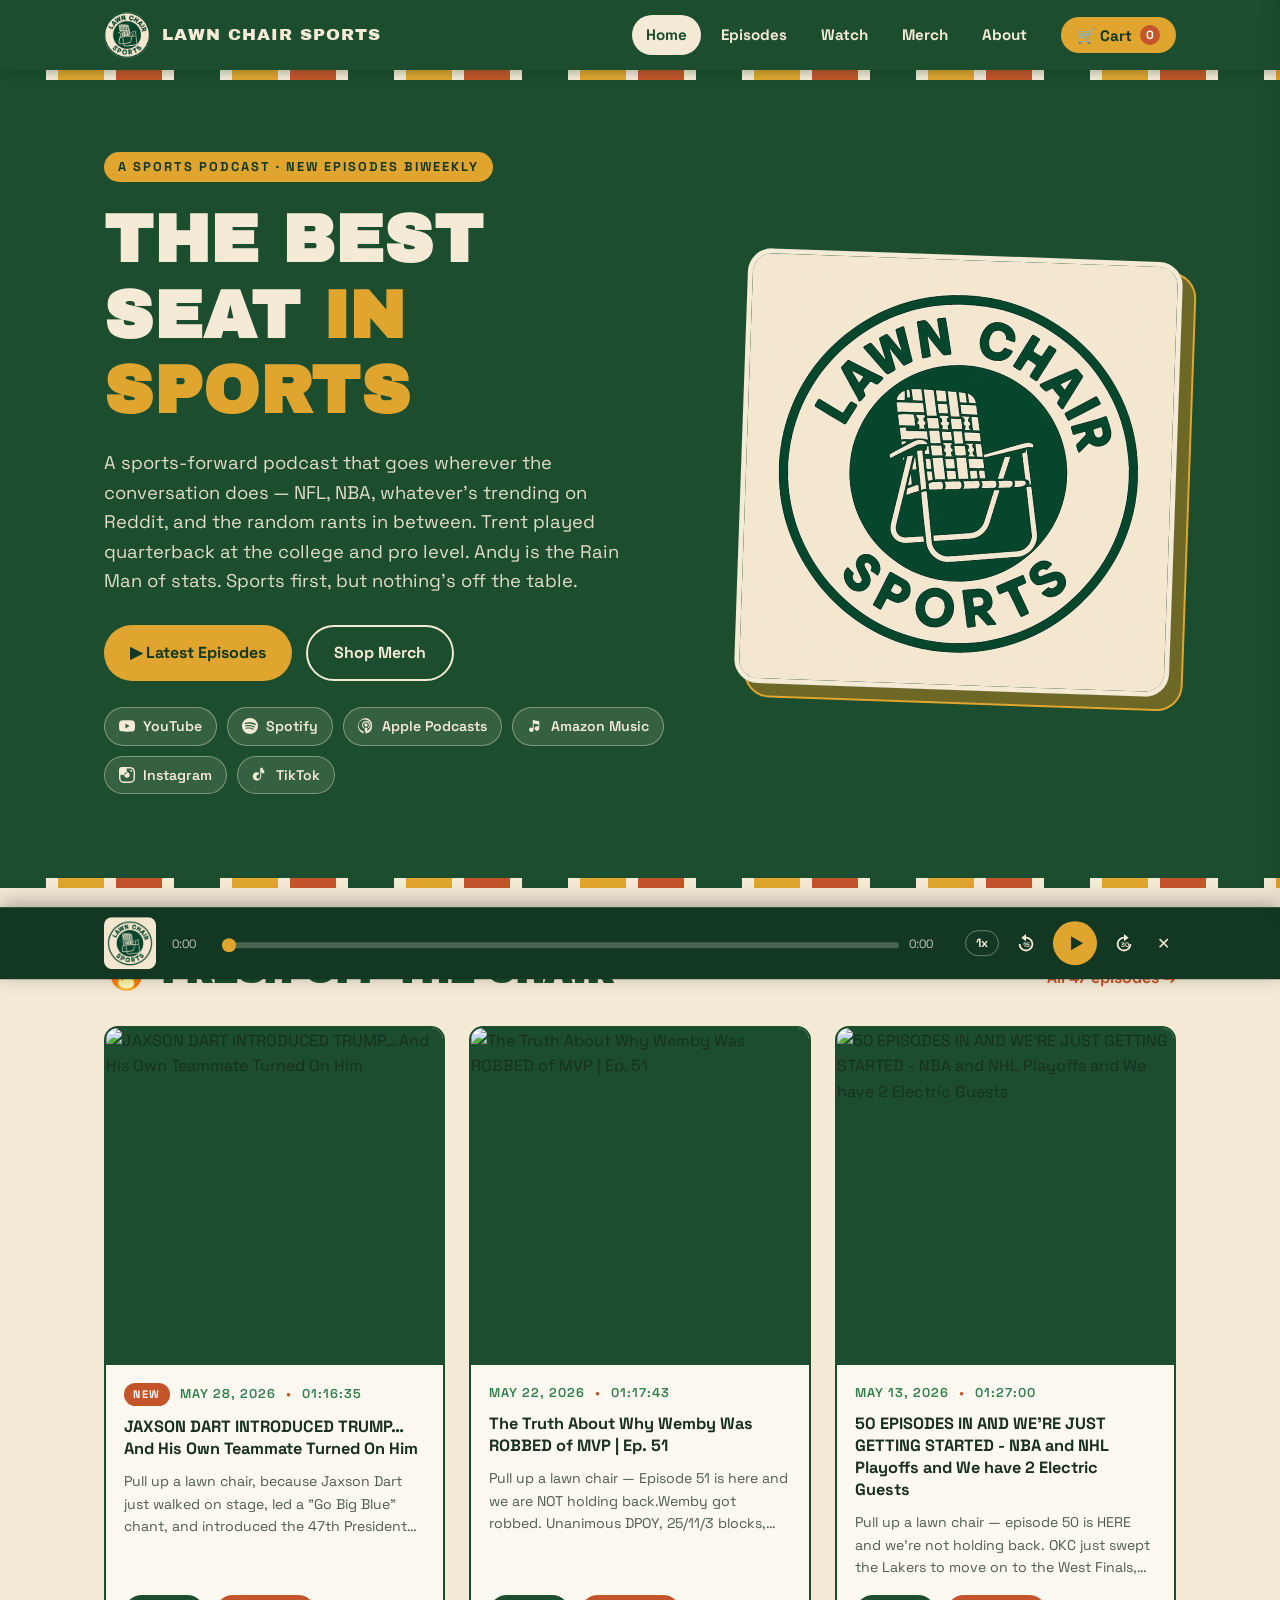
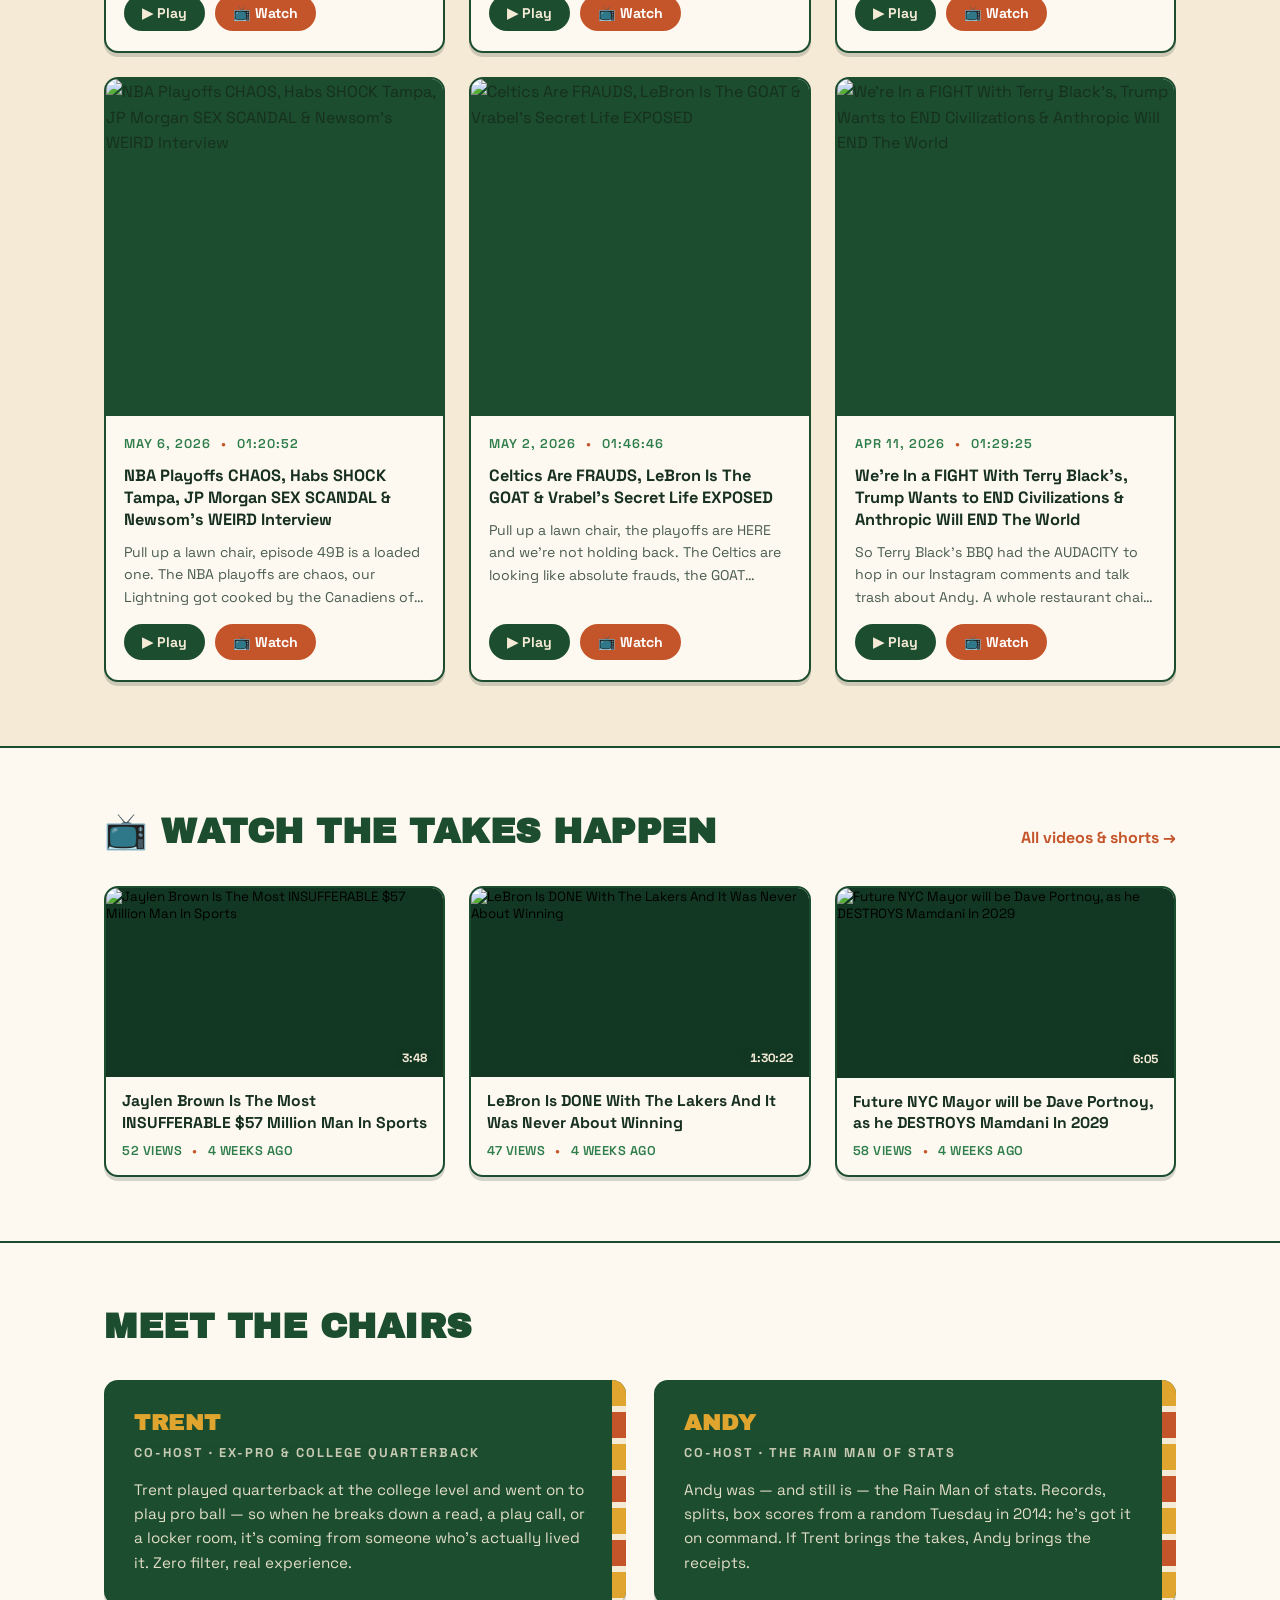
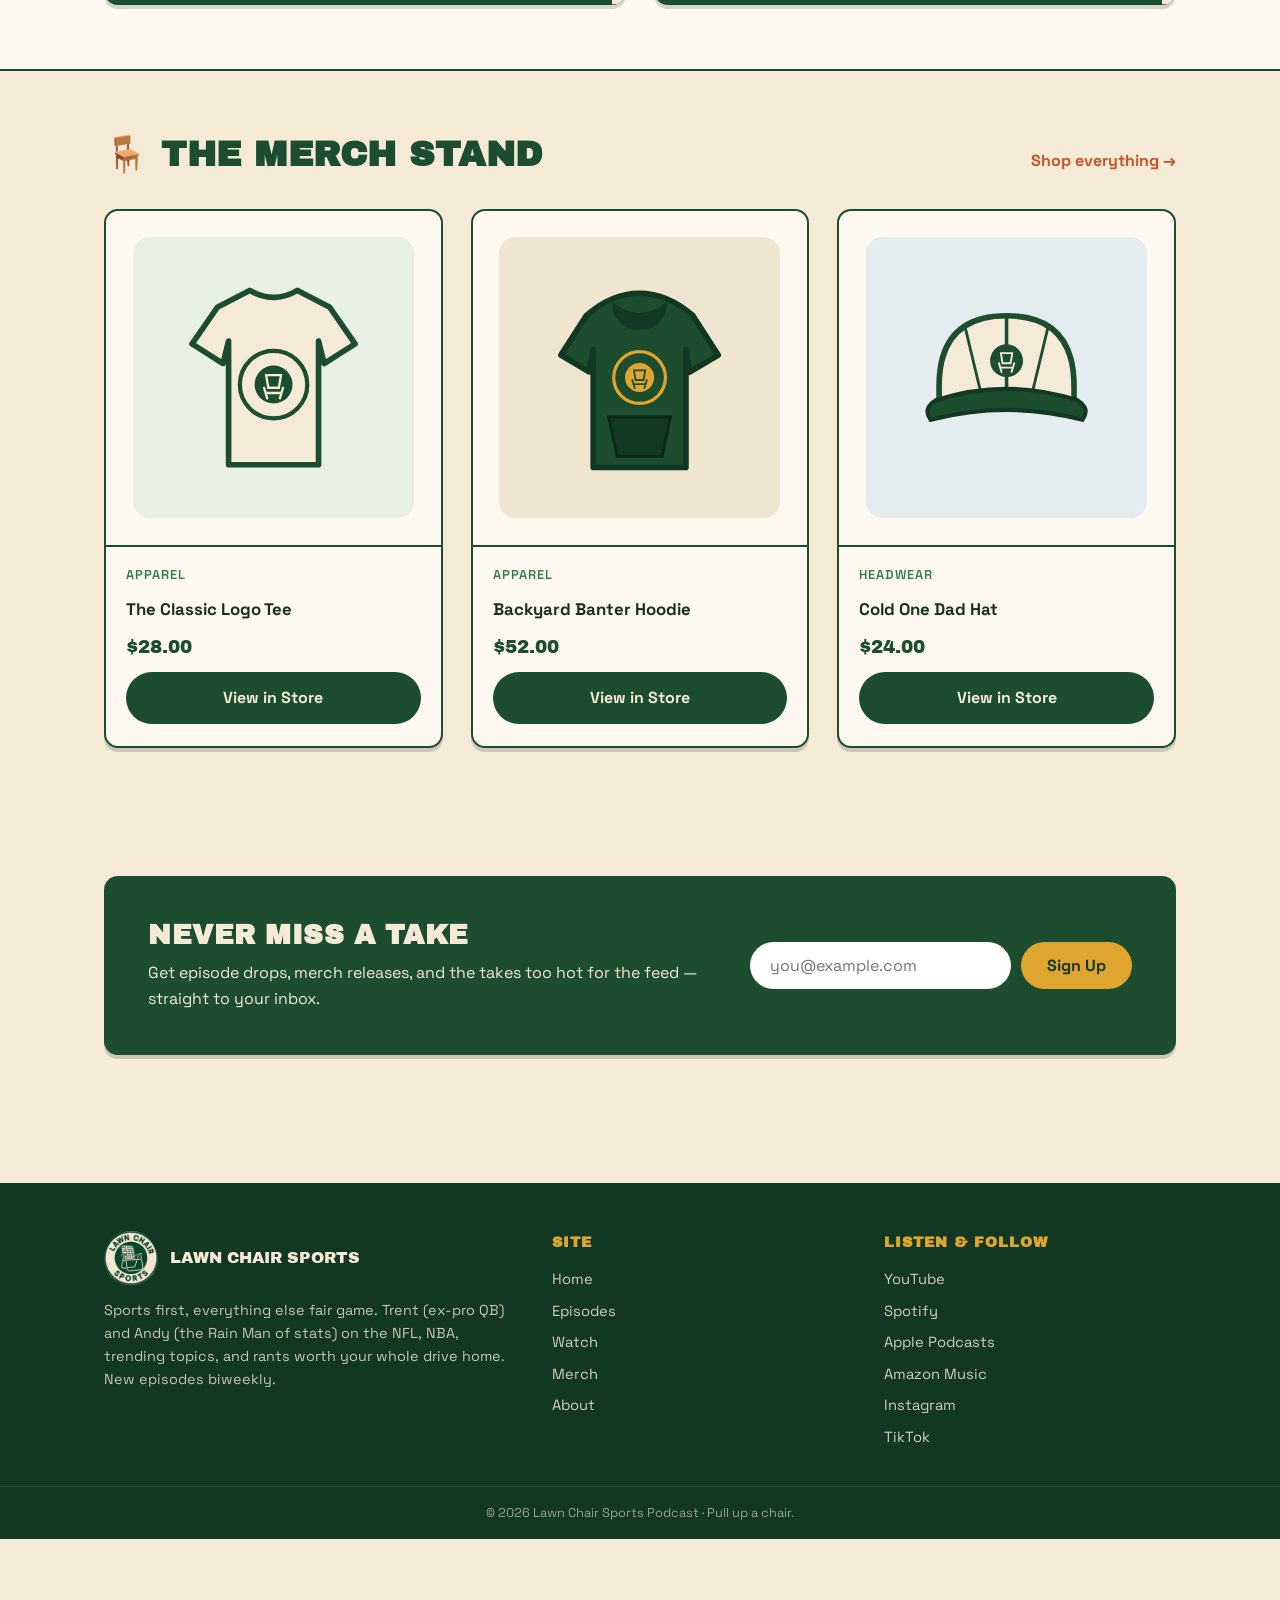
==== index.html @ f52b7b13 "Lawn Chair Sports site: episodes, watch, merch + admin, launch-ready Co-Authored-By: Claude Fable 5 " ====
<!DOCTYPE html>
<html lang="en">
<head>
<meta charset="UTF-8">
<meta name="viewport" content="width=device-width, initial-scale=1.0">
<title>Lawn Chair Sports — Pull Up a Chair</title>
<meta name="description" content="Lawn Chair Sports with Trent and Andy — a sports-forward podcast on the NFL, NBA, trending topics, and random rants that keep you entertained. New episodes biweekly.">
<meta property="og:type" content="website">
<meta property="og:title" content="Lawn Chair Sports — Pull Up a Chair">
<meta property="og:description" content="A sports-forward podcast: NFL, NBA, trending topics, and random rants that keep you entertained. New episodes biweekly.">
<meta property="og:image" content="assets/artwork-800.jpg">
<meta name="twitter:card" content="summary_large_image">
<link rel="icon" type="image/png" href="assets/logo-256.png">
<link rel="preconnect" href="https://fonts.googleapis.com">
<link rel="preconnect" href="https://fonts.gstatic.com" crossorigin>
<link href="https://fonts.googleapis.com/css2?family=Archivo+Black&family=Space+Grotesk:wght@400;600;700&display=swap" rel="stylesheet">
<link rel="stylesheet" href="css/style.css">
</head>
<body>

<header class="site">
  <nav class="nav">
    <a href="index.html" class="brand">
      <img src="assets/logo-256.png" alt="Lawn Chair Sports logo">
      <span>Lawn Chair Sports</span>
    </a>
    <button class="hamburger" onclick="toggleMenu()" aria-label="Menu">☰</button>
    <div class="nav-links">
      <a href="index.html" class="active">Home</a>
      <a href="episodes.html">Episodes</a>
      <a href="videos.html">Watch</a>
      <a href="merch.html">Merch</a>
      <a href="index.html#about">About</a>
    </div>
    <button class="cart-btn" onclick="openCart()">🛒 Cart <span class="cart-count">0</span></button>
  </nav>
</header>
<div class="webbing"></div>

<section class="hero">
  <div class="hero-inner">
    <div>
      <span class="kicker">A Sports Podcast · New Episodes Biweekly</span>
      <h1>The Best Seat <span class="accent">in Sports</span></h1>
      <p class="lede">A sports-forward podcast that goes wherever the conversation does — NFL, NBA,
        whatever's trending on Reddit, and the random rants in between. Trent played quarterback at the
        college and pro level. Andy is the Rain Man of stats. Sports first, but nothing's off the table.</p>
      <div class="btn-row">
        <a href="episodes.html" class="btn btn-gold">▶ Latest Episodes</a>
        <a href="merch.html" class="btn btn-outline">Shop Merch</a>
      </div>
      <div class="platforms">
        <a href="https://www.youtube.com/@LawnChairSports" target="_blank" rel="noopener">
          <svg viewBox="0 0 24 24"><path d="M23.5 6.2a3 3 0 00-2.1-2.1C19.5 3.5 12 3.5 12 3.5s-7.5 0-9.4.6A3 3 0 00.5 6.2 31.3 31.3 0 000 12a31.3 31.3 0 00.5 5.8 3 3 0 002.1 2.1c1.9.6 9.4.6 9.4.6s7.5 0 9.4-.6a3 3 0 002.1-2.1A31.3 31.3 0 0024 12a31.3 31.3 0 00-.5-5.8zM9.6 15.6V8.4L15.8 12z"/></svg>
          YouTube</a>
        <a href="https://open.spotify.com/show/6yltvYYxBwfoZ1ynX7QbSp" target="_blank" rel="noopener">
          <svg viewBox="0 0 24 24"><path d="M12 0a12 12 0 100 24 12 12 0 000-24zm5.5 17.3a.75.75 0 01-1 .25c-2.8-1.7-6.4-2.1-10.5-1.2a.75.75 0 01-.33-1.46c4.5-1 8.4-.55 11.6 1.4.35.2.46.66.24 1zm1.47-3.27a.94.94 0 01-1.28.3c-3.2-2-8.1-2.55-11.9-1.4a.94.94 0 01-.54-1.8c4.3-1.3 9.7-.65 13.4 1.6.44.28.58.86.3 1.3zm.13-3.4C15.3 8.35 9 8.14 5.4 9.25a1.12 1.12 0 11-.65-2.15c4.2-1.27 11.1-1.03 15.5 1.55a1.12 1.12 0 01-1.15 1.93z"/></svg>
          Spotify</a>
        <a href="https://podcasts.apple.com/us/podcast/lawn-chair-sports/id1840305521" target="_blank" rel="noopener">
          <svg viewBox="0 0 24 24"><path d="M12 0a12 12 0 00-3.9 23.35c.3-.5.44-1.15.33-1.78l-.26-1.55a9 9 0 113.66 0l-.26 1.55c-.1.63.04 1.28.33 1.78A12 12 0 0012 0zm0 4.5a6 6 0 00-2.5 11.45c.1-.5.08-1-.06-1.5a4.5 4.5 0 115.12 0c-.14.5-.16 1-.06 1.5A6 6 0 0012 4.5zm0 3.5a2.5 2.5 0 100 5 2.5 2.5 0 000-5zm0 6.5c-1.2 0-2 .6-2 1.6 0 1.1.5 3.4.8 4.7.2.8.5 1.2 1.2 1.2s1-.4 1.2-1.2c.3-1.3.8-3.6.8-4.7 0-1-.8-1.6-2-1.6z"/></svg>
          Apple Podcasts</a>
        <a href="https://music.amazon.com/podcasts/cc2bcb3d-d4c5-49ec-8ab1-ab686f7c5260/lawn-chair-sports" target="_blank" rel="noopener">
          <svg viewBox="0 0 24 24"><path d="M18.4 14.4V5.06L8.67 3v11.9a3.44 3.44 0 101.33 2.73V8.1l7.07 1.5v3.44a3.44 3.44 0 101.33 2.7v-1.34z"/></svg>
          Amazon Music</a>
        <a href="https://www.instagram.com/lawnchairsportsshow/" target="_blank" rel="noopener">
          <svg viewBox="0 0 24 24"><path d="M12 2.16c3.2 0 3.58.01 4.85.07 3.25.15 4.77 1.7 4.92 4.92.06 1.27.07 1.65.07 4.85s-.01 3.58-.07 4.85c-.15 3.22-1.66 4.77-4.92 4.92-1.27.06-1.65.07-4.85.07s-3.58-.01-4.85-.07c-3.26-.15-4.77-1.7-4.92-4.92-.06-1.27-.07-1.65-.07-4.85s.01-3.58.07-4.85C2.38 3.92 3.9 2.38 7.15 2.23 8.42 2.17 8.8 2.16 12 2.16zM12 0C8.74 0 8.33.01 7.05.07 2.7.27.27 2.7.07 7.05.01 8.33 0 8.74 0 12s.01 3.67.07 4.95c.2 4.36 2.62 6.78 6.98 6.98 1.28.06 1.69.07 4.95.07s3.67-.01 4.95-.07c4.35-.2 6.78-2.62 6.98-6.98.06-1.28.07-1.69.07-4.95s-.01-3.67-.07-4.95C23.73 2.7 21.3.27 16.95.07 15.67.01 15.26 0 12 0zm0 5.84A6.16 6.16 0 105.84 12 6.16 6.16 0 0012 5.84zm0 10.15A4 4 0 1116 12a4 4 0 01-4 4zm6.4-11.85a1.44 1.44 0 11-1.44 1.44 1.44 1.44 0 011.44-1.44z"/></svg>
          Instagram</a>
        <a href="https://www.tiktok.com/@lawnchairsportsshow" target="_blank" rel="noopener">
          <svg viewBox="0 0 24 24"><path d="M19.6 5.82a4.83 4.83 0 01-3.77-4.25V1h-3.45v13.67a2.9 2.9 0 11-2.31-2.84V8.3a6.33 6.33 0 103.77 5.77V8.13a8.24 8.24 0 004.52 1.34V6.03c-.26 0-.51-.07-.76-.21z"/></svg>
          TikTok</a>
      </div>
    </div>
    <div class="hero-art">
      <img src="assets/artwork-800.jpg" alt="Lawn Chair Sports podcast artwork">
    </div>
  </div>
</section>
<div class="webbing"></div>

<section class="block">
  <div class="wrap">
    <div class="section-head">
      <h2>🔥 Fresh Off the Chair</h2>
      <a href="episodes.html" class="more">All 47 episodes →</a>
    </div>
    <div class="ep-grid" id="recentEpisodes"></div>
  </div>
</section>

<section class="block" style="background: var(--paper); border-top: 2px solid var(--green);">
  <div class="wrap">
    <div class="section-head">
      <h2>📺 Watch the Takes Happen</h2>
      <a href="videos.html" class="more">All videos &amp; shorts →</a>
    </div>
    <div class="video-grid" id="recentVideos"></div>
  </div>
</section>

<section class="block" id="about" style="background: var(--paper); border-top: 2px solid var(--green); border-bottom: 2px solid var(--green);">
  <div class="wrap">
    <div class="section-head">
      <h2>Meet the Chairs</h2>
    </div>
    <div class="hosts">
      <div class="host-card">
        <h3>Trent</h3>
        <div class="role">Co-Host · Ex-Pro &amp; College Quarterback</div>
        <p>Trent played quarterback at the college level and went on to play pro ball — so when he
          breaks down a read, a play call, or a locker room, it's coming from someone who's actually
          lived it. Zero filter, real experience.</p>
      </div>
      <div class="host-card">
        <h3>Andy</h3>
        <div class="role">Co-Host · The Rain Man of Stats</div>
        <p>Andy was — and still is — the Rain Man of stats. Records, splits, box scores from a random
          Tuesday in 2014: he's got it on command. If Trent brings the takes, Andy brings the receipts.</p>
      </div>
    </div>
  </div>
</section>

<section class="block">
  <div class="wrap">
    <div class="section-head">
      <h2>🪑 The Merch Stand</h2>
      <a href="merch.html" class="more">Shop everything →</a>
    </div>
    <div class="product-grid" id="merchTeaser"></div>
  </div>
</section>

<section class="block">
  <div class="wrap">
    <div class="newsletter">
      <div>
        <h2>Never Miss a Take</h2>
        <p>Get episode drops, merch releases, and the takes too hot for the feed — straight to your inbox.</p>
      </div>
      <form onsubmit="return subscribeNewsletter(event)">
        <input type="email" placeholder="you@example.com" required aria-label="Email address">
        <button class="btn btn-gold" type="submit">Sign Up</button>
      </form>
    </div>
  </div>
</section>

<footer class="site">
  <div class="foot-inner">
    <div>
      <div class="foot-brand">
        <img src="assets/logo-256.png" alt="Lawn Chair Sports logo">
        <span>Lawn Chair Sports</span>
      </div>
      <p style="font-size:.9rem; opacity:.8">Sports first, everything else fair game. Trent (ex-pro QB) and Andy (the Rain Man of stats) on the NFL, NBA, trending topics, and rants worth your whole drive home. New episodes biweekly.</p>
    </div>
    <div>
      <h4>Site</h4>
      <a href="index.html">Home</a>
      <a href="episodes.html">Episodes</a>
      <a href="videos.html">Watch</a>
      <a href="merch.html">Merch</a>
      <a href="index.html#about">About</a>
    </div>
    <div>
      <h4>Listen &amp; Follow</h4>
      <a href="https://www.youtube.com/@LawnChairSports" target="_blank" rel="noopener">YouTube</a>
      <a href="https://open.spotify.com/show/6yltvYYxBwfoZ1ynX7QbSp" target="_blank" rel="noopener">Spotify</a>
      <a href="https://podcasts.apple.com/us/podcast/lawn-chair-sports/id1840305521" target="_blank" rel="noopener">Apple Podcasts</a>
      <a href="https://music.amazon.com/podcasts/cc2bcb3d-d4c5-49ec-8ab1-ab686f7c5260/lawn-chair-sports" target="_blank" rel="noopener">Amazon Music</a>
      <a href="https://www.instagram.com/lawnchairsportsshow/" target="_blank" rel="noopener">Instagram</a>
      <a href="https://www.tiktok.com/@lawnchairsportsshow" target="_blank" rel="noopener">TikTok</a>
    </div>
  </div>
  <div class="copyright">© 2026 Lawn Chair Sports Podcast · Pull up a chair.</div>
</footer>

<script src="js/products.js"></script>
<script src="js/app.js"></script>
<script>
document.addEventListener('DOMContentLoaded', async () => {
  const data = await loadEpisodes();
  LCS.playingList = data.episodes;

  // recent 6 episodes
  document.getElementById('recentEpisodes').innerHTML = data.episodes.slice(0, 6).map((ep, i) => `
    <article class="ep-card">
      ${epThumbHTML(ep, i)}
      <div class="ep-body">
        <div class="ep-meta">${i === 0 ? '<span class="new-badge">NEW</span>' : ''}<span>${ep.dateDisplay}</span>${ep.duration ? `<span class="dot">${ep.duration}</span>` : ''}</div>
        <div class="ep-title">${escapeHtml(ep.title)}</div>
        <p class="ep-desc">${escapeHtml(ep.description)}</p>
        <div class="ep-actions">
          <button class="btn btn-green" onclick="playEpisode(${i})">▶ Play</button>
          ${ep.videoId ? `<button class="btn btn-rust" onclick="openVideo('${ep.videoId}', false)">📺 Watch</button>` : ''}
        </div>
      </div>
    </article>`).join('');

  // recent 3 long-form videos
  const vdata = await loadVideos();
  document.getElementById('recentVideos').innerHTML =
    vdata.videos.filter(v => v.kind === 'video').slice(0, 3).map(videoCardHTML).join('');

  // merch teaser: first 3 products
  document.getElementById('merchTeaser').innerHTML = getProducts().slice(0, 3).map(p => `
    <article class="product-card">
      <div class="product-art">${productArtHTML(p)}</div>
      <div class="product-body">
        <div class="product-tag">${escapeHtml(p.tag || '')}</div>
        <div class="product-name">${escapeHtml(p.name)}</div>
        <div class="product-price">$${p.price.toFixed(2)}</div>
        <a href="merch.html" class="btn btn-green">View in Store</a>
      </div>
    </article>`).join('');
  observeReveals();
});
</script>
</body>
</html>
---- css/style.css ----
/* ============================================
   LAWN CHAIR SPORTS — design system
   Retro backyard: forest green + cream, webbing stripes
   ============================================ */
:root {
  --green: #1b4d2e;
  --green-deep: #123722;
  --green-bright: #2e7d4a;
  --cream: #f4ead6;
  --cream-soft: #faf4e6;
  --paper: #fdf9f0;
  --ink: #17301f;
  --rust: #c4552a;
  --gold: #e0a52e;
  --sky: #a8c8d8;
  --shadow: 0 4px 0 rgba(23, 48, 31, .18);
  --radius: 14px;
  --font-display: "Archivo Black", "Arial Black", sans-serif;
  --font-body: "Space Grotesk", "Helvetica Neue", Arial, sans-serif;
}

* { margin: 0; padding: 0; box-sizing: border-box; }
html { scroll-behavior: smooth; }

body {
  font-family: var(--font-body);
  background: var(--cream);
  color: var(--ink);
  line-height: 1.6;
  padding-bottom: 90px; /* room for sticky player */
}

img { max-width: 100%; display: block; }
a { color: inherit; }
button { font-family: inherit; cursor: pointer; }

.wrap { max-width: 1120px; margin: 0 auto; padding: 0 24px; }

h1, h2, h3, .display {
  font-family: var(--font-display);
  line-height: 1.12;
  letter-spacing: .5px;
  text-transform: uppercase;
}

/* ---------- webbing stripe motif ---------- */
.webbing {
  height: 10px;
  background: repeating-linear-gradient(90deg,
    var(--green) 0 46px,
    var(--cream) 46px 58px,
    var(--gold) 58px 104px,
    var(--cream) 104px 116px,
    var(--rust) 116px 162px,
    var(--cream) 162px 174px);
}

/* ---------- header ---------- */
header.site {
  background: var(--green);
  color: var(--cream);
  position: sticky;
  top: 0;
  z-index: 60;
  box-shadow: 0 2px 10px rgba(18, 55, 34, .35);
}
.nav {
  display: flex;
  align-items: center;
  gap: 20px;
  padding: 12px 24px;
  max-width: 1120px;
  margin: 0 auto;
}
.brand {
  display: flex;
  align-items: center;
  gap: 12px;
  text-decoration: none;
  font-family: var(--font-display);
  font-size: 1.05rem;
  text-transform: uppercase;
  letter-spacing: 1px;
}
.brand img {
  width: 46px; height: 46px;
}
.nav-links {
  display: flex;
  gap: 6px;
  margin-left: auto;
  align-items: center;
}
.nav-links a {
  text-decoration: none;
  font-weight: 700;
  padding: 8px 14px;
  border-radius: 999px;
  transition: background .15s;
  font-size: .95rem;
}
.nav-links a:hover { background: rgba(244, 234, 214, .15); }
.nav-links a.active { background: var(--cream); color: var(--green); }
.cart-btn {
  position: relative;
  background: var(--gold);
  color: var(--green-deep);
  border: none;
  border-radius: 999px;
  font-weight: 700;
  padding: 8px 16px;
  font-size: .95rem;
  display: flex; align-items: center; gap: 8px;
}
.cart-btn:hover { filter: brightness(1.07); }
.cart-count {
  background: var(--rust);
  color: #fff;
  border-radius: 999px;
  font-size: .75rem;
  min-width: 20px; height: 20px;
  display: inline-flex; align-items: center; justify-content: center;
  padding: 0 5px;
}
.hamburger { display: none; background: none; border: none; color: var(--cream); font-size: 1.6rem; }

/* ---------- hero ---------- */
.hero {
  background: var(--green);
  color: var(--cream);
  overflow: hidden;
  position: relative;
}
.hero-inner {
  display: grid;
  grid-template-columns: 1.15fr .85fr;
  gap: 48px;
  align-items: center;
  padding: 72px 24px 84px;
  max-width: 1120px;
  margin: 0 auto;
}
.hero .kicker {
  display: inline-block;
  background: var(--gold);
  color: var(--green-deep);
  font-weight: 700;
  font-size: .8rem;
  text-transform: uppercase;
  letter-spacing: 2px;
  padding: 5px 14px;
  border-radius: 999px;
  margin-bottom: 20px;
}
.hero h1 { font-size: clamp(2.4rem, 5.4vw, 4.2rem); margin-bottom: 20px; }
.hero h1 .accent { color: var(--gold); }
.hero p.lede { font-size: 1.15rem; opacity: .92; max-width: 34rem; margin-bottom: 30px; }
.hero-art { position: relative; }
.hero-art img {
  border-radius: 24px;
  border: 5px solid var(--cream);
  box-shadow: 12px 12px 0 rgba(18, 55, 34, .55), 12px 12px 0 2px var(--gold);
  transform: rotate(2deg);
}
.btn-row { display: flex; gap: 14px; flex-wrap: wrap; }
.btn {
  display: inline-flex;
  align-items: center;
  gap: 10px;
  border: none;
  text-decoration: none;
  font-weight: 700;
  font-size: 1rem;
  padding: 13px 26px;
  border-radius: 999px;
  transition: transform .12s, filter .12s;
}
.btn:hover { transform: translateY(-2px); filter: brightness(1.05); }
.btn-gold { background: var(--gold); color: var(--green-deep); }
.btn-cream { background: var(--cream); color: var(--green); }
.btn-outline { background: transparent; color: var(--cream); border: 2px solid var(--cream); }
.btn-green { background: var(--green); color: var(--cream); }
.btn-rust { background: var(--rust); color: #fff; }

/* subscribe chips */
.platforms { display: flex; gap: 10px; flex-wrap: wrap; margin-top: 26px; }
.platforms a {
  display: inline-flex; align-items: center; gap: 8px;
  background: rgba(244, 234, 214, .12);
  border: 1px solid rgba(244, 234, 214, .4);
  color: var(--cream);
  text-decoration: none;
  font-size: .88rem; font-weight: 600;
  padding: 7px 14px;
  border-radius: 999px;
  transition: background .15s;
}
.platforms a:hover { background: rgba(244, 234, 214, .25); }
.platforms svg { width: 16px; height: 16px; fill: currentColor; }

/* ---------- sections ---------- */
section.block { padding: 64px 0; }
.section-head {
  display: flex;
  align-items: baseline;
  justify-content: space-between;
  gap: 20px;
  margin-bottom: 34px;
  flex-wrap: wrap;
}
.section-head h2 { font-size: clamp(1.6rem, 3vw, 2.2rem); color: var(--green); }
.section-head .more { font-weight: 700; color: var(--rust); text-decoration: none; }
.section-head .more:hover { text-decoration: underline; }

/* ---------- episode cards ---------- */
.ep-grid { display: grid; grid-template-columns: repeat(3, 1fr); gap: 24px; }
.ep-card {
  background: var(--paper);
  border: 2px solid var(--green);
  border-radius: var(--radius);
  overflow: hidden;
  display: flex;
  flex-direction: column;
  box-shadow: var(--shadow);
  transition: transform .15s, box-shadow .15s;
}
.ep-card:hover { transform: translateY(-4px); box-shadow: 0 8px 0 rgba(23, 48, 31, .18); }
.ep-thumb { position: relative; aspect-ratio: 1 / 1; overflow: hidden; background: var(--green); }
.ep-thumb img { width: 100%; height: 100%; object-fit: cover; }
.ep-thumb .play-overlay {
  position: absolute; inset: 0;
  display: flex; align-items: center; justify-content: center;
  background: rgba(18, 55, 34, 0);
  border: none;
  transition: background .15s;
}
.ep-thumb .play-overlay svg {
  width: 62px; height: 62px;
  opacity: 0;
  transform: scale(.8);
  transition: opacity .15s, transform .15s;
  filter: drop-shadow(0 4px 10px rgba(0,0,0,.4));
}
.ep-card:hover .play-overlay, .ep-row:hover .play-overlay { background: rgba(18, 55, 34, .45); }
.ep-card:hover .play-overlay svg, .ep-row:hover .play-overlay svg { opacity: 1; transform: scale(1); }
.ep-body { padding: 18px 18px 20px; display: flex; flex-direction: column; gap: 10px; flex: 1; }
.ep-meta { display: flex; gap: 10px; align-items: center; font-size: .8rem; font-weight: 600; color: var(--green-bright); text-transform: uppercase; letter-spacing: 1px; }
.ep-meta .dot::before { content: "•"; margin-right: 10px; color: var(--rust); }
.ep-title { font-size: 1.02rem; font-weight: 700; line-height: 1.35; }
.ep-desc { font-size: .88rem; color: #4a5c50; display: -webkit-box; -webkit-line-clamp: 3; -webkit-box-orient: vertical; overflow: hidden; }
.ep-actions { margin-top: auto; display: flex; gap: 10px; padding-top: 6px; }
.ep-actions .btn { padding: 9px 18px; font-size: .88rem; }

/* episode list rows (episodes page) */
.ep-list { display: flex; flex-direction: column; gap: 16px; }
.ep-row {
  display: grid;
  grid-template-columns: 120px 1fr auto;
  gap: 20px;
  align-items: center;
  background: var(--paper);
  border: 2px solid var(--green);
  border-radius: var(--radius);
  padding: 14px;
  box-shadow: var(--shadow);
  transition: transform .12s;
}
.ep-row:hover { transform: translateX(4px); }
.ep-row .ep-thumb { width: 120px; border-radius: 10px; }
.ep-row .ep-desc { -webkit-line-clamp: 2; }
.ep-row .ep-actions { padding: 0; margin: 0; }
.ep-num {
  font-family: var(--font-display);
  color: var(--green);
  font-size: .8rem;
  letter-spacing: 1px;
}

/* search bar */
.toolbar {
  display: flex; gap: 14px; align-items: center; flex-wrap: wrap;
  margin-bottom: 28px;
}
.search-box {
  flex: 1; min-width: 240px;
  display: flex; align-items: center; gap: 10px;
  background: var(--paper);
  border: 2px solid var(--green);
  border-radius: 999px;
  padding: 10px 18px;
}
.search-box input {
  border: none; outline: none; background: none;
  font-family: inherit; font-size: 1rem; flex: 1; color: var(--ink);
}
.toolbar select {
  font-family: inherit; font-size: .95rem; font-weight: 600;
  border: 2px solid var(--green); border-radius: 999px;
  background: var(--paper); color: var(--green);
  padding: 10px 16px; outline: none; cursor: pointer;
}
.result-count { font-size: .9rem; color: #4a5c50; margin-bottom: 16px; }

/* ---------- sticky player ---------- */
.player {
  position: fixed;
  left: 0; right: 0; bottom: 0;
  background: var(--green-deep);
  color: var(--cream);
  z-index: 80;
  transform: translateY(110%);
  transition: transform .3s ease;
  box-shadow: 0 -4px 20px rgba(0,0,0,.3);
}
.player.visible { transform: translateY(0); }
.player-inner {
  display: grid;
  grid-template-columns: auto 1fr auto;
  gap: 16px;
  align-items: center;
  max-width: 1120px;
  margin: 0 auto;
  padding: 10px 24px;
}
.player-art { width: 52px; height: 52px; border-radius: 8px; object-fit: cover; }
.player-mid { min-width: 0; }
.player-title {
  font-weight: 700; font-size: .9rem;
  white-space: nowrap; overflow: hidden; text-overflow: ellipsis;
  margin-bottom: 4px;
}
.player-controls { display: flex; align-items: center; gap: 10px; }
.player-controls .time { font-size: .75rem; font-variant-numeric: tabular-nums; opacity: .8; min-width: 40px; }
.seek {
  flex: 1;
  -webkit-appearance: none; appearance: none;
  height: 6px; border-radius: 999px;
  background: rgba(244,234,214,.25);
  outline: none;
}
.seek::-webkit-slider-thumb {
  -webkit-appearance: none; appearance: none;
  width: 14px; height: 14px; border-radius: 50%;
  background: var(--gold); cursor: pointer;
}
.seek::-moz-range-thumb { width: 14px; height: 14px; border-radius: 50%; background: var(--gold); border: none; cursor: pointer; }
.pbtn {
  background: none; border: none; color: var(--cream);
  display: flex; align-items: center; justify-content: center;
  padding: 6px; border-radius: 50%;
}
.pbtn:hover { background: rgba(244,234,214,.15); }
.pbtn svg { width: 22px; height: 22px; fill: currentColor; }
.pbtn.big { background: var(--gold); color: var(--green-deep); width: 44px; height: 44px; }
.pbtn.big:hover { filter: brightness(1.08); }
.pbtn.big svg { width: 24px; height: 24px; }
.player-close { font-size: 1rem; }
.rate-btn {
  background: none; border: 1px solid rgba(244,234,214,.4); color: var(--cream);
  border-radius: 999px; font-size: .75rem; font-weight: 700; padding: 4px 10px;
}

/* ---------- merch ---------- */
.product-grid { display: grid; grid-template-columns: repeat(3, 1fr); gap: 28px; }
.product-card {
  background: var(--paper);
  border: 2px solid var(--green);
  border-radius: var(--radius);
  overflow: hidden;
  box-shadow: var(--shadow);
  display: flex; flex-direction: column;
  transition: transform .15s;
}
.product-card:hover { transform: translateY(-4px); }
.product-art {
  aspect-ratio: 1 / 1;
  display: flex; align-items: center; justify-content: center;
  padding: 8%;
}
.product-art svg { width: 100%; height: 100%; }
.product-body { padding: 18px 20px 22px; display: flex; flex-direction: column; gap: 10px; flex: 1; border-top: 2px solid var(--green); }
.product-name { font-weight: 700; font-size: 1.05rem; }
.product-tag { font-size: .8rem; color: var(--green-bright); text-transform: uppercase; letter-spacing: 1px; font-weight: 600; }
.product-price { font-family: var(--font-display); color: var(--green); font-size: 1.15rem; }
.product-desc { font-size: .88rem; color: #4a5c50; }
.size-row { display: flex; gap: 8px; flex-wrap: wrap; }
.size-pill {
  border: 2px solid var(--green); background: none; color: var(--green);
  border-radius: 8px; font-weight: 700; font-size: .85rem;
  min-width: 40px; padding: 5px 8px;
}
.size-pill.selected { background: var(--green); color: var(--cream); }
.product-body .btn { margin-top: auto; justify-content: center; }

/* cart drawer */
.drawer-backdrop {
  position: fixed; inset: 0; background: rgba(18, 55, 34, .5);
  opacity: 0; pointer-events: none; transition: opacity .25s; z-index: 90;
}
.drawer-backdrop.open { opacity: 1; pointer-events: auto; }
.drawer {
  position: fixed; top: 0; right: 0; bottom: 0;
  width: min(420px, 92vw);
  background: var(--paper);
  z-index: 95;
  transform: translateX(105%);
  transition: transform .28s ease;
  display: flex; flex-direction: column;
  box-shadow: -8px 0 30px rgba(0,0,0,.25);
}
.drawer.open { transform: translateX(0); }
.drawer-head {
  background: var(--green); color: var(--cream);
  padding: 18px 22px;
  display: flex; align-items: center; justify-content: space-between;
}
.drawer-head h3 { font-size: 1.1rem; }
.drawer-head button { background: none; border: none; color: var(--cream); font-size: 1.5rem; line-height: 1; }
.drawer-items { flex: 1; overflow-y: auto; padding: 18px 22px; display: flex; flex-direction: column; gap: 16px; }
.cart-item {
  display: grid; grid-template-columns: 64px 1fr auto; gap: 14px; align-items: center;
  border: 2px solid var(--green); border-radius: 10px; padding: 10px;
  background: var(--cream-soft);
}
.cart-item-art { width: 64px; height: 64px; border-radius: 8px; background: var(--cream); display: flex; align-items: center; justify-content: center; padding: 6px; }
.cart-item-art svg { width: 100%; height: 100%; }
.cart-item-name { font-weight: 700; font-size: .9rem; }
.cart-item-meta { font-size: .8rem; color: #4a5c50; }
.qty-row { display: inline-flex; align-items: center; gap: 8px; margin-top: 6px; }
.qty-row button {
  width: 24px; height: 24px; border-radius: 6px;
  border: 2px solid var(--green); background: none; color: var(--green);
  font-weight: 700; line-height: 1;
}
.cart-item-price { font-weight: 700; color: var(--green); font-size: .95rem; }
.remove-btn { background: none; border: none; color: var(--rust); font-size: .78rem; font-weight: 700; text-decoration: underline; margin-top: 4px; }
.drawer-foot { border-top: 2px solid var(--green); padding: 18px 22px; background: var(--cream-soft); }
.total-row { display: flex; justify-content: space-between; font-weight: 700; margin-bottom: 14px; font-size: 1.05rem; }
.total-row .amt { font-family: var(--font-display); color: var(--green); }
.drawer-foot .btn { width: 100%; justify-content: center; }
.drawer-empty { text-align: center; color: #4a5c50; padding: 40px 0; }
.fine { font-size: .78rem; color: #6b7a70; text-align: center; margin-top: 10px; }

/* ---------- videos / watch ---------- */
.video-grid { display: grid; grid-template-columns: repeat(3, 1fr); gap: 24px; }
.video-card {
  background: var(--paper);
  border: 2px solid var(--green);
  border-radius: var(--radius);
  overflow: hidden;
  box-shadow: var(--shadow);
  cursor: pointer;
  transition: transform .15s, box-shadow .15s;
  display: flex; flex-direction: column;
  text-align: left; padding: 0; font-family: inherit;
}
.video-card:hover { transform: translateY(-4px); box-shadow: 0 8px 0 rgba(23, 48, 31, .18); }
.video-thumb { position: relative; aspect-ratio: 16 / 9; background: var(--green-deep); overflow: hidden; }
.video-thumb img { width: 100%; height: 100%; object-fit: cover; }
.video-thumb .duration {
  position: absolute; right: 8px; bottom: 8px;
  background: rgba(18, 55, 34, .92); color: var(--cream);
  font-size: .75rem; font-weight: 700;
  padding: 3px 8px; border-radius: 6px;
  font-variant-numeric: tabular-nums;
}
.video-thumb .yt-play {
  position: absolute; inset: 0;
  display: flex; align-items: center; justify-content: center;
  background: rgba(18, 55, 34, 0);
  transition: background .15s;
}
.video-thumb .yt-play svg {
  width: 58px; height: 58px;
  opacity: 0; transform: scale(.8);
  transition: opacity .15s, transform .15s;
  filter: drop-shadow(0 4px 10px rgba(0,0,0,.45));
}
.video-card:hover .yt-play { background: rgba(18, 55, 34, .4); }
.video-card:hover .yt-play svg { opacity: 1; transform: scale(1); }
.video-body { padding: 14px 16px 16px; display: flex; flex-direction: column; gap: 8px; }
.video-title { font-weight: 700; font-size: .98rem; line-height: 1.35; color: var(--ink);
  display: -webkit-box; -webkit-line-clamp: 2; -webkit-box-orient: vertical; overflow: hidden; }
.video-meta { display: flex; gap: 10px; font-size: .8rem; font-weight: 600; color: var(--green-bright);
  text-transform: uppercase; letter-spacing: .5px; }
.video-meta .dot::before { content: "•"; margin-right: 10px; color: var(--rust); }

/* shorts rail */
.shorts-grid { display: grid; grid-template-columns: repeat(6, 1fr); gap: 16px; }
.short-card {
  position: relative; border: 2px solid var(--green); border-radius: 12px;
  overflow: hidden; cursor: pointer; aspect-ratio: 9 / 16;
  box-shadow: var(--shadow); background: var(--green-deep);
  padding: 0; transition: transform .15s;
}
.short-card:hover { transform: translateY(-4px); }
.short-card img { width: 100%; height: 100%; object-fit: cover; }
.short-card .short-overlay {
  position: absolute; inset: auto 0 0 0;
  background: linear-gradient(transparent, rgba(18,55,34,.95));
  color: var(--cream);
  padding: 26px 10px 10px;
  font-size: .74rem; font-weight: 600; line-height: 1.3;
  text-align: left;
  display: -webkit-box; -webkit-line-clamp: 2; -webkit-box-orient: vertical; overflow: hidden;
}
.short-card .short-views {
  position: absolute; top: 8px; left: 8px;
  background: rgba(18,55,34,.9); color: var(--cream);
  font-size: .68rem; font-weight: 700; padding: 2px 7px; border-radius: 6px;
}

/* filter pills */
.pill-row { display: flex; gap: 10px; flex-wrap: wrap; }
.filter-pill {
  border: 2px solid var(--green); background: none; color: var(--green);
  border-radius: 999px; font-weight: 700; font-size: .92rem;
  padding: 8px 20px; transition: background .12s;
}
.filter-pill.selected { background: var(--green); color: var(--cream); }

/* video modal */
.video-modal {
  position: fixed; inset: 0; z-index: 120;
  background: rgba(13, 33, 21, .92);
  display: none;
  align-items: center; justify-content: center;
  padding: 4vh 4vw;
}
.video-modal.open { display: flex; }
.video-modal-box { width: min(1000px, 92vw); position: relative; }
.video-modal-box.vertical { width: min(380px, 90vw); }
.video-modal-frame { aspect-ratio: 16 / 9; width: 100%; border: 3px solid var(--cream); border-radius: 14px; overflow: hidden; background: #000; }
.video-modal-box.vertical .video-modal-frame { aspect-ratio: 9 / 16; max-height: 86vh; }
.video-modal-frame iframe { width: 100%; height: 100%; border: 0; display: block; }
.video-modal-close {
  position: absolute; top: -16px; right: -16px;
  width: 40px; height: 40px; border-radius: 50%;
  background: var(--gold); color: var(--green-deep);
  border: 3px solid var(--cream);
  font-size: 1.1rem; font-weight: 700; z-index: 2;
}
.video-modal-title { color: var(--cream); font-weight: 700; margin-top: 12px; text-align: center; font-size: .95rem; }

@media (max-width: 900px) {
  .video-grid { grid-template-columns: repeat(2, 1fr); }
  .shorts-grid { grid-template-columns: repeat(3, 1fr); }
}
@media (max-width: 640px) {
  .video-grid { grid-template-columns: 1fr; }
  .shorts-grid { grid-template-columns: repeat(2, 1fr); }
}

/* ---------- polish: reveals, badges, shipping bar, focus ---------- */
.reveal-init { opacity: 0; transform: translateY(16px); }
.revealed { opacity: 1; transform: none; transition: opacity .5s ease, transform .5s ease; }
@media (prefers-reduced-motion: reduce) {
  .reveal-init { opacity: 1; transform: none; }
}

a:focus-visible, button:focus-visible, input:focus-visible, select:focus-visible {
  outline: 3px solid var(--gold);
  outline-offset: 2px;
  border-radius: 4px;
}

.new-badge {
  background: var(--rust);
  color: #fff;
  font-size: .68rem;
  font-weight: 700;
  letter-spacing: 1.5px;
  padding: 3px 9px;
  border-radius: 999px;
  animation: newPulse 2s ease-in-out infinite;
}
@keyframes newPulse {
  0%, 100% { box-shadow: 0 0 0 0 rgba(196, 85, 42, .5); }
  50% { box-shadow: 0 0 0 6px rgba(196, 85, 42, 0); }
}
@media (prefers-reduced-motion: reduce) { .new-badge { animation: none; } }

.ship-progress { margin-bottom: 14px; }
.ship-label { font-size: .82rem; margin-bottom: 6px; color: var(--ink); }
.ship-label strong { color: var(--green); }
.ship-bar {
  height: 8px; border-radius: 999px;
  background: rgba(27, 77, 46, .15);
  overflow: hidden;
}
.ship-bar-fill {
  height: 100%; width: 0;
  background: linear-gradient(90deg, var(--green-bright), var(--gold));
  border-radius: 999px;
  transition: width .4s ease;
}

/* ---------- admin ---------- */
.admin-banner {
  background: var(--gold);
  color: var(--green-deep);
  font-size: .88rem;
  font-weight: 600;
  padding: 10px 24px;
  text-align: center;
}
.admin-layout {
  display: grid;
  grid-template-columns: 1.1fr .9fr;
  gap: 28px;
  align-items: start;
}
.admin-list { display: flex; flex-direction: column; gap: 12px; }
.admin-row {
  display: grid;
  grid-template-columns: 64px 1fr auto;
  gap: 14px;
  align-items: center;
  background: var(--paper);
  border: 2px solid var(--green);
  border-radius: 12px;
  padding: 12px;
  box-shadow: var(--shadow);
}
.admin-row.editing { border-color: var(--rust); box-shadow: 0 4px 0 rgba(196,85,42,.3); }
.admin-row-art { width: 64px; height: 64px; border-radius: 8px; overflow: hidden; background: var(--cream-soft); display: flex; align-items: center; justify-content: center; }
.admin-row-art svg, .admin-row-art img { width: 100%; height: 100%; object-fit: cover; }
.admin-row-name { font-weight: 700; font-size: .95rem; }
.admin-row-meta { font-size: .8rem; color: #4a5c50; }
.admin-row-actions { display: flex; gap: 6px; flex-wrap: wrap; justify-content: flex-end; }
.icon-btn {
  border: 2px solid var(--green); background: none; color: var(--green);
  border-radius: 8px; font-size: .8rem; font-weight: 700;
  padding: 5px 10px;
}
.icon-btn:hover { background: var(--green); color: var(--cream); }
.icon-btn.danger { border-color: var(--rust); color: var(--rust); }
.icon-btn.danger:hover { background: var(--rust); color: #fff; }
.admin-form {
  background: var(--paper);
  border: 2px solid var(--green);
  border-radius: var(--radius);
  padding: 24px;
  box-shadow: var(--shadow);
  position: sticky;
  top: 86px;
  display: flex; flex-direction: column; gap: 14px;
}
.admin-form h3 { color: var(--green); font-size: 1.1rem; }
.field label { display: block; font-size: .8rem; font-weight: 700; text-transform: uppercase; letter-spacing: 1px; color: var(--green); margin-bottom: 5px; }
.field input[type="text"], .field input[type="number"], .field input[type="url"], .field textarea {
  width: 100%;
  border: 2px solid var(--green);
  border-radius: 10px;
  background: var(--cream-soft);
  font-family: inherit; font-size: .95rem;
  padding: 10px 12px;
  outline: none;
  color: var(--ink);
}
.field textarea { resize: vertical; min-height: 70px; }
.field .hint { font-size: .75rem; color: #6b7a70; margin-top: 4px; }
.form-btn-row { display: flex; gap: 10px; flex-wrap: wrap; }
.admin-toolbar { display: flex; gap: 10px; flex-wrap: wrap; margin-bottom: 22px; }
.img-preview {
  width: 90px; height: 90px; border-radius: 10px;
  border: 2px dashed var(--green);
  overflow: hidden; display: flex; align-items: center; justify-content: center;
  background: var(--cream-soft);
  font-size: .7rem; color: #6b7a70; text-align: center;
}
.img-preview img { width: 100%; height: 100%; object-fit: cover; }
@media (max-width: 900px) {
  .admin-layout { grid-template-columns: 1fr; }
  .admin-form { position: static; }
}

/* toast */
.toast {
  position: fixed; bottom: 104px; left: 50%;
  transform: translate(-50%, 20px);
  background: var(--green); color: var(--cream);
  padding: 12px 22px; border-radius: 999px;
  font-weight: 700; font-size: .92rem;
  opacity: 0; pointer-events: none;
  transition: opacity .25s, transform .25s;
  z-index: 100;
  box-shadow: 0 6px 20px rgba(0,0,0,.25);
}
.toast.show { opacity: 1; transform: translate(-50%, 0); }

/* ---------- about / hosts ---------- */
.hosts { display: grid; grid-template-columns: 1fr 1fr; gap: 28px; }
.host-card {
  background: var(--green); color: var(--cream);
  border-radius: var(--radius);
  padding: 30px;
  box-shadow: var(--shadow);
  position: relative; overflow: hidden;
}
.host-card::after {
  content: "";
  position: absolute; top: 0; right: 0; bottom: 0; width: 14px;
  background: repeating-linear-gradient(180deg,
    var(--gold) 0 26px, var(--cream) 26px 32px,
    var(--rust) 32px 58px, var(--cream) 58px 64px);
}
.host-card h3 { font-size: 1.4rem; margin-bottom: 8px; color: var(--gold); }
.host-card .role { font-size: .8rem; text-transform: uppercase; letter-spacing: 2px; font-weight: 700; opacity: .8; margin-bottom: 14px; }
.host-card p { font-size: .95rem; opacity: .92; }

/* newsletter */
.newsletter {
  background: var(--green); color: var(--cream);
  border-radius: var(--radius);
  padding: 44px;
  display: grid; grid-template-columns: 1.2fr .8fr; gap: 30px; align-items: center;
  box-shadow: var(--shadow);
}
.newsletter h2 { font-size: 1.7rem; margin-bottom: 10px; }
.newsletter form { display: flex; gap: 10px; }
.newsletter input {
  flex: 1; border: none; border-radius: 999px;
  padding: 13px 20px; font-family: inherit; font-size: 1rem; outline: none;
}

/* ---------- footer ---------- */
footer.site {
  background: var(--green-deep);
  color: var(--cream);
  margin-top: 64px;
}
.foot-inner {
  max-width: 1120px; margin: 0 auto;
  padding: 48px 24px 28px;
  display: grid; grid-template-columns: 1.4fr 1fr 1fr; gap: 40px;
}
.foot-inner h4 { font-family: var(--font-display); text-transform: uppercase; font-size: .9rem; letter-spacing: 1px; margin-bottom: 14px; color: var(--gold); }
.foot-inner a { color: var(--cream); text-decoration: none; opacity: .85; display: block; margin-bottom: 8px; font-size: .92rem; }
.foot-inner a:hover { opacity: 1; text-decoration: underline; }
.foot-brand { display: flex; align-items: center; gap: 12px; margin-bottom: 14px; }
.foot-brand img { width: 54px; height: 54px; }
.foot-brand span { font-family: var(--font-display); text-transform: uppercase; font-size: 1rem; }
.copyright { text-align: center; padding: 16px; font-size: .8rem; opacity: .6; border-top: 1px solid rgba(244,234,214,.15); }

/* ---------- responsive ---------- */
@media (max-width: 900px) {
  .hero-inner { grid-template-columns: 1fr; padding: 48px 24px 56px; }
  .hero-art { max-width: 420px; margin: 0 auto; }
  .ep-grid, .product-grid { grid-template-columns: repeat(2, 1fr); }
  .foot-inner { grid-template-columns: 1fr 1fr; }
  .newsletter { grid-template-columns: 1fr; padding: 32px; }
  .hosts { grid-template-columns: 1fr; }
}
@media (max-width: 640px) {
  .nav-links {
    display: none;
    position: absolute; top: 100%; left: 0; right: 0;
    background: var(--green);
    flex-direction: column; align-items: stretch;
    padding: 12px 24px 20px; gap: 4px;
    box-shadow: 0 10px 20px rgba(0,0,0,.25);
  }
  .nav-links.open { display: flex; }
  .hamburger { display: block; margin-left: auto; }
  .nav .cart-btn { margin-left: 0; }
  .ep-grid, .product-grid { grid-template-columns: 1fr; }
  .ep-row { grid-template-columns: 84px 1fr; }
  .ep-row .ep-thumb { width: 84px; }
  .ep-row .ep-actions { grid-column: 1 / -1; }
  .foot-inner { grid-template-columns: 1fr; gap: 28px; }
  .newsletter form { flex-direction: column; }
  .player-inner { grid-template-columns: 1fr auto; }
  .player-art { display: none; }
}
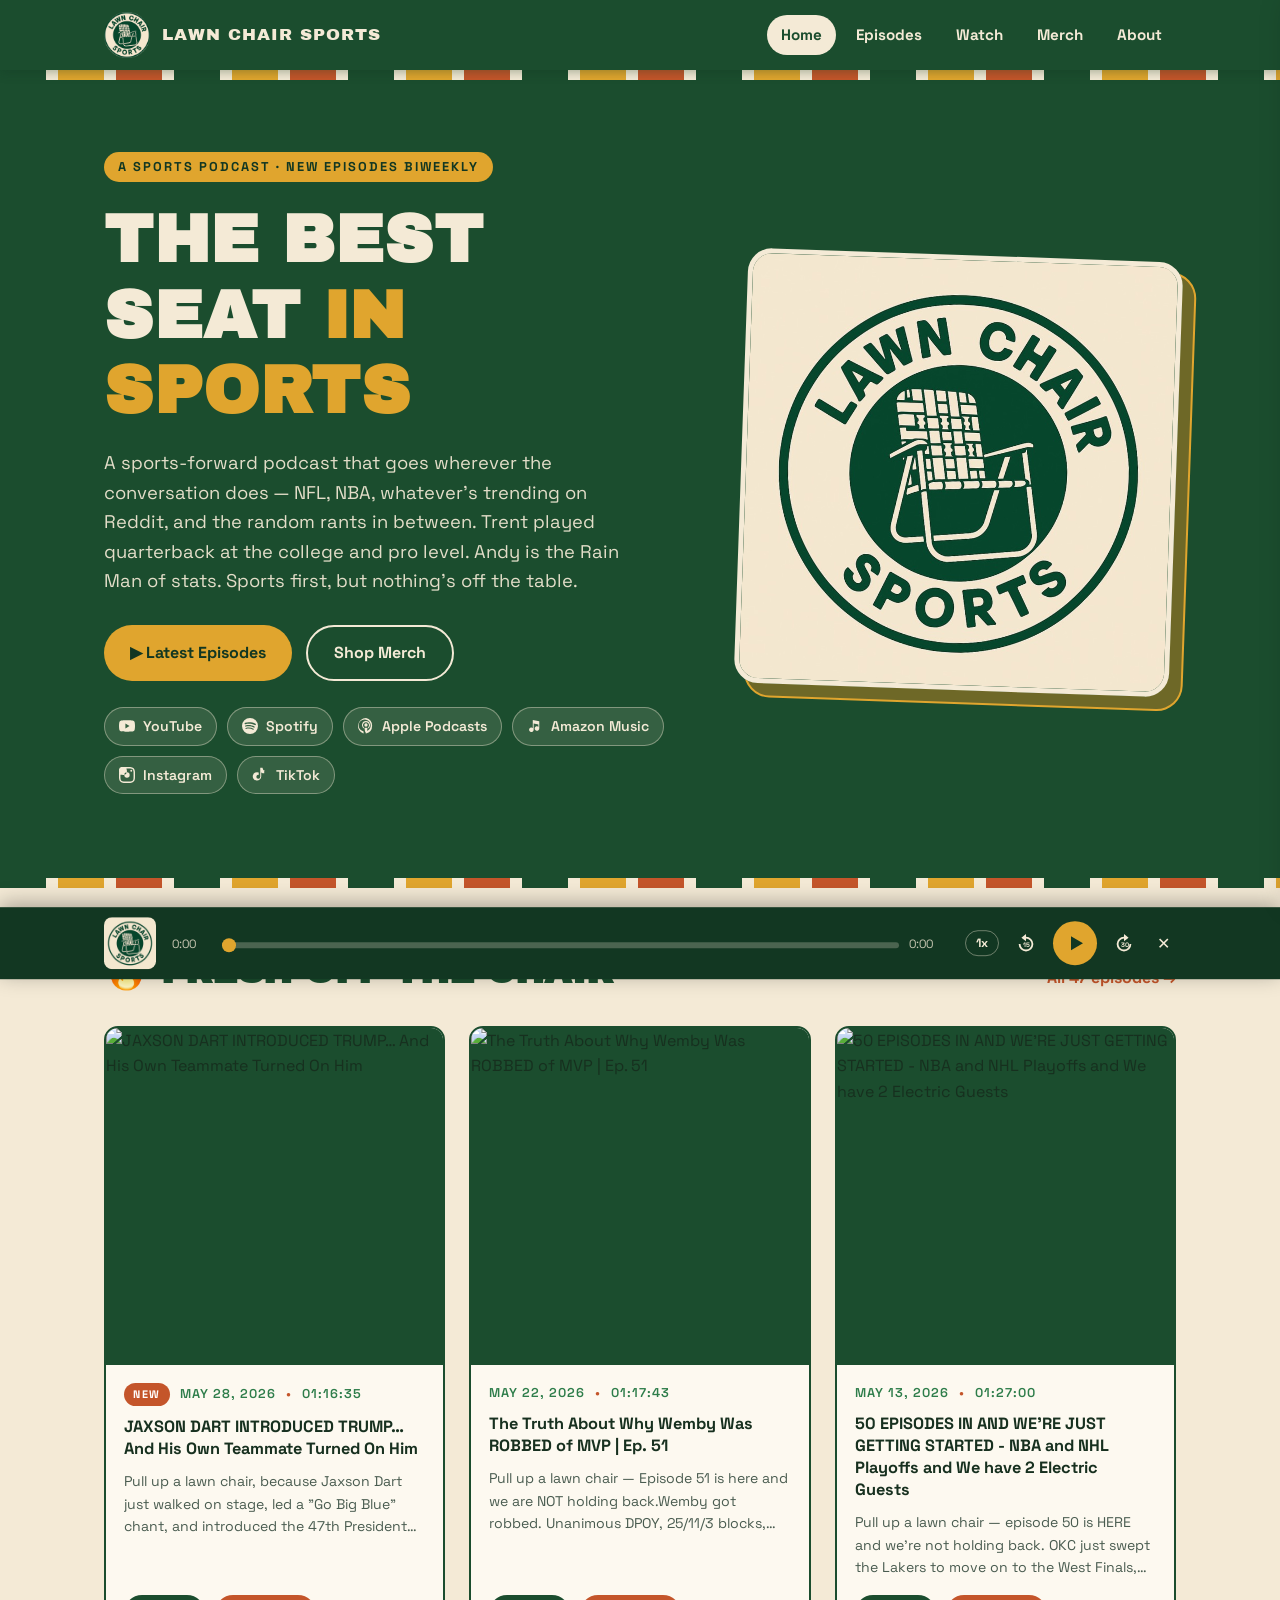
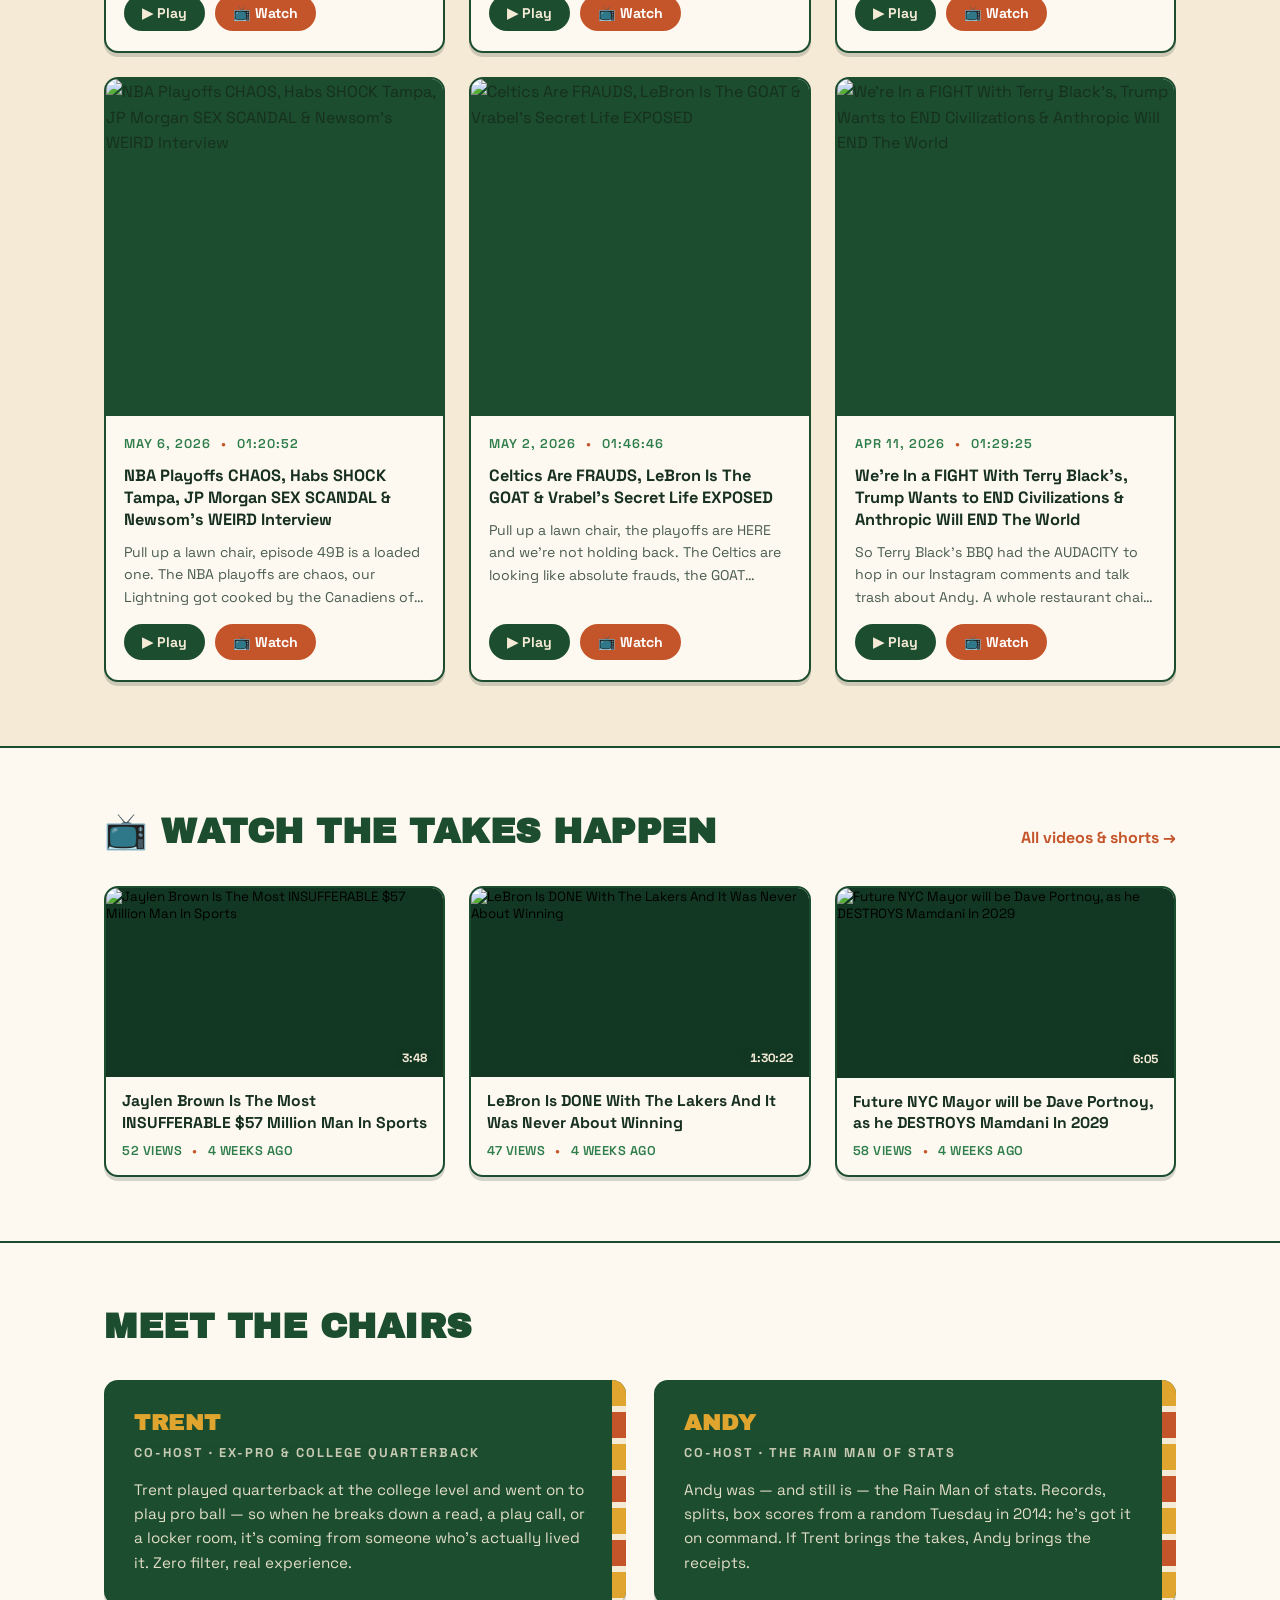
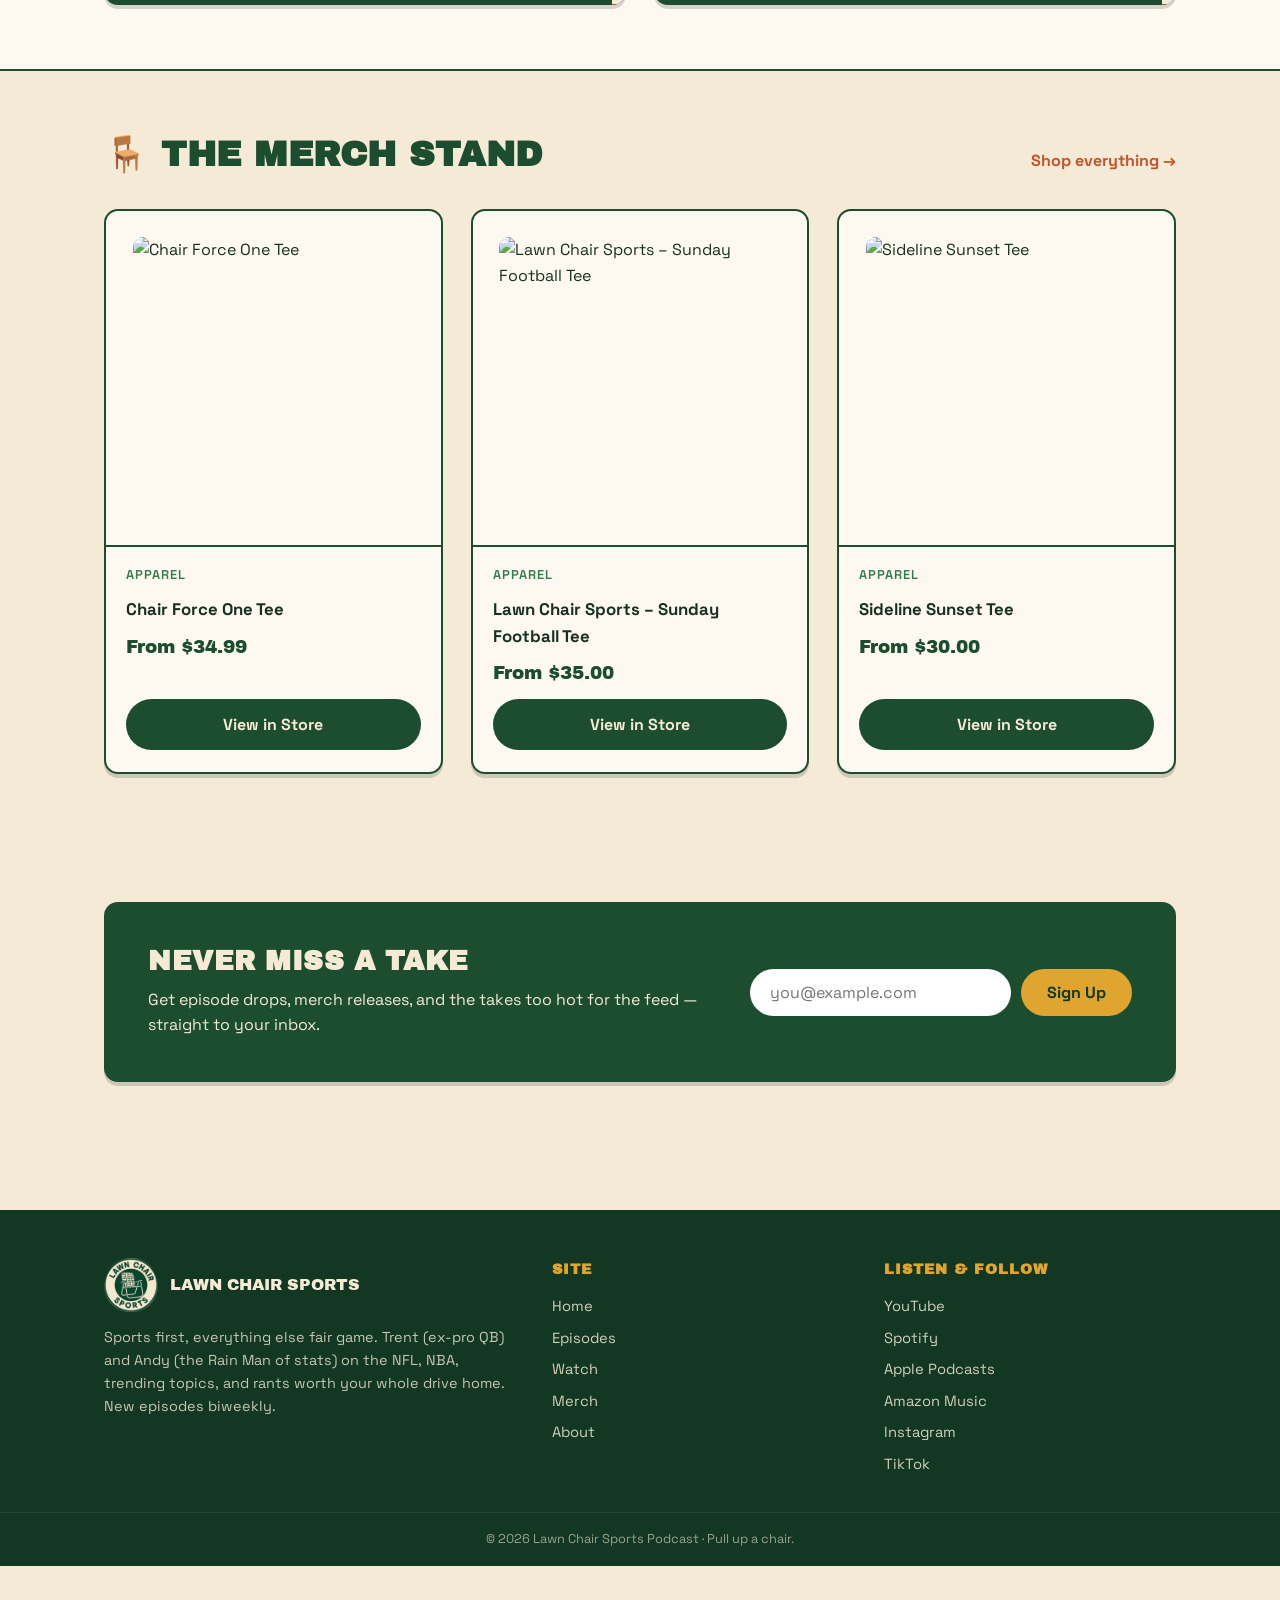
==== commit 060e394e: "Merch: sync catalog from Fourthwall shop, all products link to real checkout Co-Authored-By: Claude " ====
--- a/index.html
+++ b/index.html
@@ -8,13 +8,30 @@
 <meta property="og:type" content="website">
 <meta property="og:title" content="Lawn Chair Sports — Pull Up a Chair">
 <meta property="og:description" content="A sports-forward podcast: NFL, NBA, trending topics, and random rants that keep you entertained. New episodes biweekly.">
-<meta property="og:image" content="assets/artwork-800.jpg">
+<meta property="og:image" content="https://lawnchairsportsshow.com/assets/artwork-800.jpg">
 <meta name="twitter:card" content="summary_large_image">
 <link rel="icon" type="image/png" href="assets/logo-256.png">
 <link rel="preconnect" href="https://fonts.googleapis.com">
 <link rel="preconnect" href="https://fonts.gstatic.com" crossorigin>
 <link href="https://fonts.googleapis.com/css2?family=Archivo+Black&family=Space+Grotesk:wght@400;600;700&display=swap" rel="stylesheet">
 <link rel="stylesheet" href="css/style.css">
+<!-- Meta Pixel Code -->
+<script>
+!function(f,b,e,v,n,t,s)
+{if(f.fbq)return;n=f.fbq=function(){n.callMethod?
+n.callMethod.apply(n,arguments):n.queue.push(arguments)};
+if(!f._fbq)f._fbq=n;n.push=n;n.loaded=!0;n.version='2.0';
+n.queue=[];t=b.createElement(e);t.async=!0;
+t.src=v;s=b.getElementsByTagName(e)[0];
+s.parentNode.insertBefore(t,s)}(window, document,'script',
+'https://connect.facebook.net/en_US/fbevents.js');
+fbq('init', '1655684602876435');
+fbq('track', 'PageView');
+</script>
+<noscript><img height="1" width="1" style="display:none"
+src="https://www.facebook.com/tr?id=1655684602876435&ev=PageView&noscript=1"
+/></noscript>
+<!-- End Meta Pixel Code -->
 </head>
 <body>
 
@@ -32,7 +49,6 @@
       <a href="merch.html">Merch</a>
       <a href="index.html#about">About</a>
     </div>
-    <button class="cart-btn" onclick="openCart()">🛒 Cart <span class="cart-count">0</span></button>
   </nav>
 </header>
 <div class="webbing"></div>
@@ -209,7 +225,7 @@
       <div class="product-body">
         <div class="product-tag">${escapeHtml(p.tag || '')}</div>
         <div class="product-name">${escapeHtml(p.name)}</div>
-        <div class="product-price">$${p.price.toFixed(2)}</div>
+        <div class="product-price">${p.fromPrice ? 'From ' : ''}$${p.price.toFixed(2)}</div>
         <a href="merch.html" class="btn btn-green">View in Store</a>
       </div>
     </article>`).join('');
